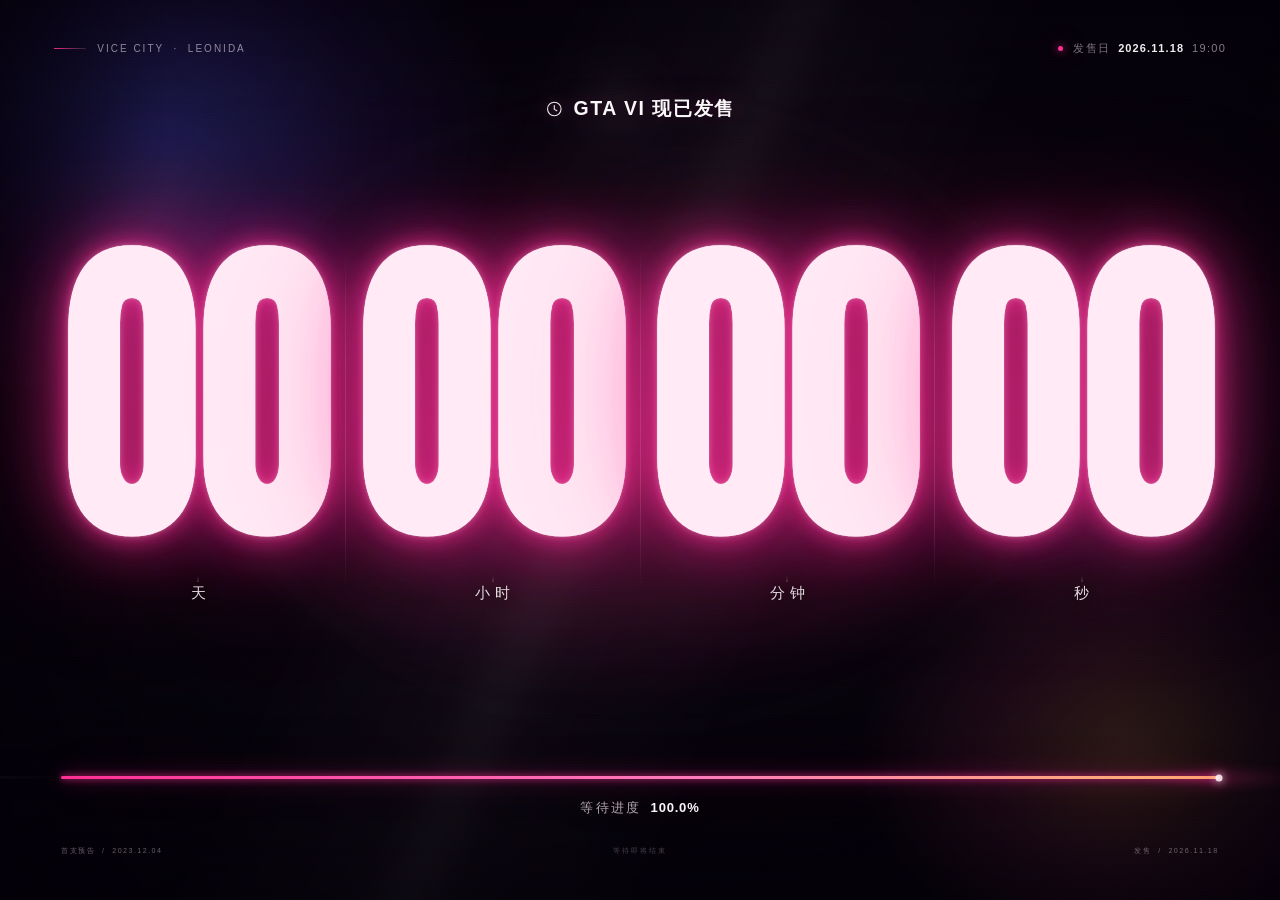
==== app/assets/index.html @ 0a3b01f6 "feat: 完成 GTA6 桌面倒计时插件初始化" ====
<!doctype html>
<html lang="zh-CN">
<head>
  <meta charset="utf-8">
  <meta name="viewport" content="width=device-width, initial-scale=1">
  <meta name="color-scheme" content="dark">
  <title>GTA VI · 发售倒计时</title>
  <link rel="stylesheet" href="style.css">
</head>
<body>
  <div id="stage" class="stage">

    <!-- Wallpaper plate -->
    <div class="backdrop" aria-hidden="true">
      <img id="wallpaper" class="wallpaper" alt="" draggable="false">
      <div class="grade"></div>
      <div class="wash wash-top"></div>
      <div class="wash wash-bottom"></div>
      <div class="glow glow-pink"></div>
      <div class="glow glow-blue"></div>
      <div class="glow glow-amber"></div>
      <div class="beam"></div>
      <div class="bokeh bokeh-a"></div>
      <div class="bokeh bokeh-b"></div>
      <div class="bokeh bokeh-c"></div>
      <div class="vignette"></div>
      <div class="grain"></div>
    </div>

    <!-- Top chrome -->
    <div class="eyebrow">
      <span class="eyebrow-rule"></span>
      <span>VICE CITY&nbsp;&nbsp;·&nbsp;&nbsp;LEONIDA</span>
    </div>

    <div class="release">
      <span class="release-dot"></span>
      <span class="release-label" id="releaseLabel">发售日</span>
      <span class="release-date">2026.11.18</span>
      <span class="release-time">19:00</span>
    </div>

    <header class="heading">
      <svg class="clock" viewBox="0 0 24 24" fill="none" aria-hidden="true">
        <circle cx="12" cy="12" r="9" stroke="currentColor" stroke-width="1.5"/>
        <path d="M12 7.3v5.2l3.35 1.95" stroke="currentColor" stroke-width="1.5" stroke-linecap="round" stroke-linejoin="round"/>
      </svg>
      <h1 id="headline">GTA VI&nbsp;&nbsp;发售倒计时</h1>
    </header>

    <!-- Countdown -->
    <main class="countdown" id="countdown" aria-live="off">
      <section class="unit">
        <div class="number-wrap">
          <div class="value" id="days">25</div>
        </div>
        <div class="unit-label"><span id="labelDays">天</span></div>
      </section>

      <div class="rule" aria-hidden="true"></div>

      <section class="unit">
        <div class="number-wrap">
          <div class="value" id="hours">11</div>
        </div>
        <div class="unit-label"><span id="labelHours">小时</span></div>
      </section>

      <div class="rule" aria-hidden="true"></div>

      <section class="unit">
        <div class="number-wrap">
          <div class="value" id="minutes">17</div>
        </div>
        <div class="unit-label"><span id="labelMinutes">分钟</span></div>
      </section>

      <div class="rule" aria-hidden="true"></div>

      <section class="unit seconds-unit">
        <div class="number-wrap">
          <div class="value" id="seconds">40</div>
        </div>
        <div class="unit-label"><span id="labelSeconds">秒</span></div>
      </section>
    </main>

    <!-- Progress -->
    <footer class="progress">
      <div class="progress-track">
        <div class="progress-fill" id="progressFill"></div>
        <div class="progress-glow" id="progressGlow"></div>
        <div class="progress-head" id="progressHead"></div>
      </div>
      <div class="progress-copy">
        <span class="progress-label" id="progressLabel">等待进度</span>
        <span class="progress-value" id="progressValue">97.6%</span>
      </div>
      <div class="progress-foot">
        <span class="foot-left" id="footLeft">FIRST TRAILER&nbsp;&nbsp;/&nbsp;&nbsp;2023.12.04</span>
        <span class="foot-mid" id="footMid">THE WAIT IS ALMOST OVER</span>
        <span class="foot-right" id="footRight">RELEASE&nbsp;&nbsp;/&nbsp;&nbsp;2026.11.18</span>
      </div>
    </footer>

    <div class="noise-line" aria-hidden="true"></div>
  </div>

  <script src="app.js"></script>
</body>
</html>
---- app/assets/style.css ----
@font-face {
  font-family: "Anton";
  src: url("fonts/Anton-Regular.ttf") format("truetype");
  font-weight: 400;
  font-style: normal;
  font-display: swap;
}

:root {
  --number-size: clamp(190px, 37vh, 520px);
  --number-scale: 1;
  --accent: #ff2f96;
  --accent-soft: #ff8fbe;
  --accent-rgb: 255, 47, 150;
  --pink: var(--accent);
  --pink-hot: var(--accent-soft);
  --amber: #ffb36b;
  --paper: #fff7fb;
  --muted: rgba(255, 235, 246, 0.62);
  --hairline: rgba(255, 255, 255, 0.15);
  --ease-out: cubic-bezier(0.16, 1, 0.3, 1);

  --bg-blur: 34px;
  --bg-brightness: 0.52;
  --bg-saturation: 1.4;
  --vignette-opacity: 0.9;
  --grain-opacity: 0.085;
  --glow-a: 0.26;
  --glow-b: 0.7;
  --glow-c: 0.5;
  --glow-d: 0.3;
  --glow-e: 0.16;
}

* { box-sizing: border-box; }

html,
body {
  width: 100%;
  height: 100%;
  margin: 0;
  overflow: hidden;
  background: #0a0610;
}

body {
  color: var(--paper);
  font-family: "Segoe UI Variable Display", "Segoe UI", "Microsoft YaHei UI", "PingFang SC", sans-serif;
  -webkit-font-smoothing: antialiased;
  user-select: none;
  cursor: default;
}

.stage {
  position: relative;
  width: 100vw;
  height: 100vh;
  overflow: hidden;
  isolation: isolate;
}

/* ---------------------------------------------------------------
   Wallpaper plate: the real desktop wallpaper, softened into light
   --------------------------------------------------------------- */
.backdrop {
  position: absolute;
  inset: 0;
  z-index: 0;
  overflow: hidden;
  background: #120a1b;
}

.wallpaper {
  position: absolute;
  inset: -7%;
  width: 114%;
  height: 114%;
  object-fit: cover;
  opacity: 0;
  filter: blur(var(--bg-blur)) saturate(var(--bg-saturation)) brightness(var(--bg-brightness)) contrast(1.08);
  transform: scale(1.08) translate3d(-0.6%, -0.3%, 0);
  transition: opacity 1.5s ease;
  will-change: transform, opacity;
}

.is-ready .wallpaper {
  opacity: 1;
  animation: wallpaper-drift 38s ease-in-out infinite alternate;
}

@keyframes wallpaper-drift {
  0% {
    transform: scale(1.08) translate3d(-0.6%, -0.4%, 0);
  }
  100% {
    transform: scale(1.15) translate3d(1.2%, 0.7%, 0);
  }
}

.grade {
  position: absolute;
  inset: 0;
  background:
    linear-gradient(112deg, rgba(18, 6, 34, 0.64) 0%, rgba(59, 13, 72, 0.18) 43%, rgba(19, 5, 24, 0.58) 100%),
    linear-gradient(180deg, rgba(7, 3, 12, 0.34), rgba(7, 3, 12, 0.12) 38%, rgba(7, 3, 12, 0.5));
  mix-blend-mode: multiply;
}

.wash {
  position: absolute;
  left: 0;
  right: 0;
  pointer-events: none;
}

.wash-top {
  top: 0;
  height: 32%;
  background: linear-gradient(180deg, rgba(6, 2, 11, 0.88) 0%, rgba(6, 2, 11, 0.34) 42%, rgba(6, 2, 11, 0) 100%);
}

.wash-bottom {
  bottom: 0;
  height: 44%;
  background: linear-gradient(0deg, rgba(5, 2, 9, 0.96) 0%, rgba(5, 2, 9, 0.62) 28%, rgba(5, 2, 9, 0.18) 66%, rgba(5, 2, 9, 0) 100%);
}

.glow {
  position: absolute;
  border-radius: 50%;
  pointer-events: none;
  filter: blur(16px);
  mix-blend-mode: screen;
}

.glow-pink {
  width: 74vw;
  height: 58vh;
  left: 12vw;
  top: 21vh;
  background: radial-gradient(ellipse at center, rgba(var(--accent-rgb), 0.3) 0%, rgba(var(--accent-rgb), 0.12) 38%, transparent 68%);
  animation: breathe 9s ease-in-out infinite alternate;
}

.glow-blue {
  width: 55vw;
  height: 64vh;
  left: -15vw;
  top: -17vh;
  background: radial-gradient(ellipse at center, rgba(84, 84, 255, 0.34) 0%, rgba(70, 42, 180, 0.12) 42%, transparent 70%);
  animation: breathe 13s 1.2s ease-in-out infinite alternate-reverse;
}

.glow-amber {
  width: 46vw;
  height: 48vh;
  right: -13vw;
  bottom: -8vh;
  background: radial-gradient(ellipse at center, rgba(255, 154, 92, 0.22) 0%, rgba(255, 78, 135, 0.1) 40%, transparent 70%);
  animation: breathe 11s 0.6s ease-in-out infinite alternate;
}

@keyframes breathe {
  from { opacity: 0.62; transform: scale(0.96); }
  to { opacity: 1; transform: scale(1.07); }
}

.beam {
  position: absolute;
  top: -30%;
  left: 32%;
  width: 34vw;
  height: 150%;
  transform: rotate(24deg);
  background: linear-gradient(90deg, transparent 0%, rgba(255, 190, 225, 0.035) 42%, rgba(255, 231, 243, 0.09) 50%, rgba(255, 190, 225, 0.03) 58%, transparent 100%);
  filter: blur(18px);
  mix-blend-mode: screen;
  opacity: 0.7;
}

.bokeh {
  position: absolute;
  border-radius: 50%;
  filter: blur(30px);
  mix-blend-mode: screen;
  opacity: 0.5;
}

.bokeh-a {
  width: 8vw;
  height: 8vw;
  left: 8%;
  top: 19%;
  background: rgba(255, 132, 192, 0.2);
  animation: float 18s ease-in-out infinite alternate;
}

.bokeh-b {
  width: 15vw;
  height: 15vw;
  right: 5%;
  top: 42%;
  background: rgba(170, 121, 255, 0.16);
  filter: blur(60px);
  animation: float 24s 2s ease-in-out infinite alternate-reverse;
}

.bokeh-c {
  width: 4vw;
  height: 4vw;
  left: 46%;
  top: 9%;
  background: rgba(255, 215, 235, 0.15);
  filter: blur(22px);
  animation: float 14s 1s ease-in-out infinite alternate;
}

@keyframes float {
  from { transform: translate3d(-10px, 8px, 0) scale(0.95); }
  to { transform: translate3d(16px, -14px, 0) scale(1.08); }
}

.vignette {
  position: absolute;
  inset: 0;
  opacity: var(--vignette-opacity);
  background:
    radial-gradient(ellipse at 50% 46%, rgba(5, 2, 9, 0.12) 18%, transparent 46%, rgba(5, 2, 9, 0.26) 70%, rgba(4, 1, 8, 0.7) 100%),
    linear-gradient(90deg, rgba(4, 1, 8, 0.46), transparent 13%, transparent 87%, rgba(4, 1, 8, 0.46));
}

.grain {
  position: absolute;
  inset: 0;
  opacity: var(--grain-opacity);
  mix-blend-mode: soft-light;
  background-image: url("data:image/svg+xml,%3Csvg xmlns='http://www.w3.org/2000/svg' width='180' height='180'%3E%3Cfilter id='n'%3E%3CfeTurbulence type='fractalNoise' baseFrequency='0.86' numOctaves='3' stitchTiles='stitch'/%3E%3C/filter%3E%3Crect width='100%25' height='100%25' filter='url(%23n)' opacity='0.7'/%3E%3C/svg%3E");
  background-size: 180px 180px;
  animation: grain-shift 7s steps(6) infinite;
  pointer-events: none;
}

@keyframes grain-shift {
  0%, 100% { transform: translate3d(0, 0, 0); }
  20% { transform: translate3d(-2%, 1%, 0); }
  40% { transform: translate3d(1%, -2%, 0); }
  60% { transform: translate3d(-1%, 2%, 0); }
  80% { transform: translate3d(2%, 1%, 0); }
}

.noise-line {
  position: absolute;
  inset: 0;
  z-index: 2;
  pointer-events: none;
  opacity: 0.22;
  background: repeating-linear-gradient(0deg, rgba(255, 255, 255, 0.018) 0 1px, transparent 1px 3px);
  mix-blend-mode: overlay;
}

/* ---------------------------------------------------------------
   Top chrome
   --------------------------------------------------------------- */
.eyebrow,
.release,
.heading {
  position: absolute;
  z-index: 5;
}

.eyebrow {
  top: 4.8vh;
  left: 4.2vw;
  display: flex;
  align-items: center;
  gap: 0.9vw;
  font-size: clamp(10px, 0.72vw, 14px);
  font-weight: 500;
  letter-spacing: 0.2em;
  color: rgba(255, 238, 247, 0.55);
  opacity: 0;
  animation: drop-in 1.2s 0.25s var(--ease-out) forwards;
}

.eyebrow-rule {
  width: 2.5vw;
  height: 1px;
  background: linear-gradient(90deg, rgba(var(--accent-rgb), 0.9), rgba(255, 255, 255, 0.12));
}

.release {
  top: 4.5vh;
  right: 4.2vw;
  display: flex;
  align-items: center;
  gap: 0.62vw;
  font-size: clamp(11px, 0.8vw, 15px);
  letter-spacing: 0.12em;
  color: rgba(255, 238, 247, 0.56);
  opacity: 0;
  animation: drop-in 1.2s 0.35s var(--ease-out) forwards;
}

.release-dot {
  width: 0.38vw;
  height: 0.38vw;
  min-width: 5px;
  min-height: 5px;
  border-radius: 50%;
  background: var(--pink);
  box-shadow: 0 0 8px rgba(var(--accent-rgb), 0.95), 0 0 22px rgba(var(--accent-rgb), 0.55);
  margin-right: 0.2vw;
}

.release-label {
  color: rgba(255, 238, 247, 0.48);
}

.release-date {
  color: rgba(255, 250, 253, 0.95);
  font-weight: 600;
  font-variant-numeric: tabular-nums;
  letter-spacing: 0.1em;
}

.release-time {
  color: rgba(255, 238, 247, 0.52);
  font-weight: 500;
  font-variant-numeric: tabular-nums;
}

.heading {
  top: 10.8vh;
  left: 50%;
  transform: translateX(-50%);
  display: flex;
  align-items: center;
  gap: 0.8vw;
  white-space: nowrap;
  opacity: 0;
  animation: heading-in 1.4s 0.15s var(--ease-out) forwards;
}

.heading .clock {
  width: 1.38vw;
  min-width: 18px;
  max-width: 27px;
  height: auto;
  color: rgba(255, 255, 255, 0.9);
  filter: drop-shadow(0 0 7px rgba(var(--accent-rgb), 0.55));
}

.heading h1 {
  margin: 0;
  font-size: clamp(18px, 1.52vw, 32px);
  font-weight: 600;
  letter-spacing: 0.08em;
  line-height: 1.2;
  color: rgba(255, 252, 254, 0.98);
  text-shadow:
    0 0 18px rgba(var(--accent-rgb), 0.22),
    0 2px 24px rgba(0, 0, 0, 0.7);
}

@keyframes heading-in {
  from { opacity: 0; transform: translate(-50%, -12px); filter: blur(6px); }
  to { opacity: 1; transform: translate(-50%, 0); filter: blur(0); }
}

@keyframes drop-in {
  from { opacity: 0; transform: translateY(-9px); }
  to { opacity: 1; transform: translateY(0); }
}

/* ---------------------------------------------------------------
   Countdown
   --------------------------------------------------------------- */
.countdown {
  position: absolute;
  z-index: 4;
  top: 19.5vh;
  left: 4vw;
  right: 4vw;
  height: 50vh;
  display: grid;
  grid-template-columns: 1fr 1px 1fr 1px 1fr 1px 1fr;
  align-items: center;
  padding-top: 4.5vh;
}

.unit {
  position: relative;
  display: flex;
  flex-direction: column;
  align-items: center;
  justify-content: center;
  min-width: 0;
  opacity: 0;
  transform: translateY(24px);
  filter: blur(12px);
  animation: number-in 1.5s var(--ease-out) forwards;
}

.unit:nth-of-type(2) { animation-delay: 0.2s; }
.unit:nth-of-type(3) { animation-delay: 0.32s; }
.unit:nth-of-type(4) { animation-delay: 0.44s; }

@keyframes number-in {
  to { opacity: 1; transform: translateY(0); filter: blur(0); }
}

.number-wrap {
  position: relative;
  display: flex;
  justify-content: center;
  width: 100%;
}

.value {
  display: inline-block;
  font-family: "Anton", "Arial Narrow", sans-serif;
  font-size: calc(var(--number-size) * var(--number-scale));
  font-weight: 400;
  line-height: 0.92;
  letter-spacing: -0.012em;
  color: #ffffff;
  font-variant-numeric: tabular-nums;
  font-feature-settings: "tnum" 1;
  transform: scaleX(0.84);
  transform-origin: 50% 50%;
  text-shadow:
    0 0 1px rgba(255, 255, 255, 0.9),
    0 0 8px rgba(255, 242, 249, var(--glow-a)),
    0 0 24px rgba(var(--accent-rgb), var(--glow-b)),
    0 0 66px rgba(var(--accent-rgb), var(--glow-c)),
    0 0 140px rgba(var(--accent-rgb), var(--glow-d)),
    0 0 220px rgba(var(--accent-rgb), var(--glow-e));
  filter: drop-shadow(0 0 26px rgba(var(--accent-rgb), 0.16));
}

.value.is-ticking {
  animation: tick-glow 0.75s ease-out;
}

@keyframes tick-glow {
  0% { text-shadow: 0 0 1px #fff, 0 0 12px rgba(255,255,255,.7), 0 0 34px rgba(255,86,174,.8), 0 0 82px rgba(255,36,145,.55), 0 0 150px rgba(255,22,132,.32), 0 0 230px rgba(255,16,124,.18); }
  100% { }
}

.unit-label {
  position: relative;
  margin-top: 4.4vh;
  padding-left: 0.32em;
  font-size: clamp(13px, 1.16vw, 24px);
  font-weight: 500;
  line-height: 1;
  letter-spacing: 0.32em;
  color: rgba(255, 247, 251, 0.88);
  text-shadow: 0 2px 14px rgba(0, 0, 0, 0.8);
}

.unit-label::before {
  content: "";
  position: absolute;
  top: -1.2vh;
  left: 50%;
  width: 1px;
  height: 0.72vh;
  background: linear-gradient(180deg, transparent, rgba(255, 255, 255, 0.32));
  transform: translateX(-50%);
}

.rule {
  width: 1px;
  height: 39vh;
  align-self: center;
  background: linear-gradient(180deg, transparent 0%, rgba(255, 255, 255, 0.05) 10%, rgba(255, 255, 255, 0.18) 32%, rgba(255, 255, 255, 0.18) 67%, rgba(255, 255, 255, 0.05) 90%, transparent 100%);
  opacity: 0;
  animation: rule-in 1.7s 0.55s ease forwards;
}

@keyframes rule-in {
  to { opacity: 1; }
}

/* Past the release moment */
.is-released .value {
  color: #ffeaf5;
}

.is-released .seconds-unit .value {
  animation: release-pulse 3.2s ease-in-out infinite;
}

@keyframes release-pulse {
  0%, 100% { opacity: 1; }
  50% { opacity: 0.75; }
}

/* ---------------------------------------------------------------
   Progress
   --------------------------------------------------------------- */
.progress {
  position: absolute;
  z-index: 5;
  left: 4.8vw;
  right: 4.8vw;
  bottom: 4.9vh;
  opacity: 0;
  animation: rise-in 1.5s 0.7s var(--ease-out) forwards;
}

@keyframes rise-in {
  from { opacity: 0; transform: translateY(14px); }
  to { opacity: 1; transform: translateY(0); }
}

.progress-track {
  position: relative;
  width: 100%;
  height: 3px;
  border-radius: 99px;
  background: rgba(255, 240, 247, 0.1);
  box-shadow: inset 0 1px 1px rgba(255, 255, 255, 0.06);
}

.progress-fill {
  position: absolute;
  inset: 0 auto 0 0;
  width: 0%;
  border-radius: 99px;
  background: linear-gradient(90deg, var(--accent) 0%, var(--accent-soft) 54%, var(--amber) 100%);
  box-shadow:
    0 0 7px rgba(var(--accent-rgb), 0.9),
    0 0 20px rgba(var(--accent-rgb), 0.6),
    0 0 46px rgba(var(--accent-rgb), 0.28);
  transition: width 1.8s var(--ease-out);
}

.progress-fill::after {
  content: "";
  position: absolute;
  inset: 0;
  border-radius: inherit;
  background: linear-gradient(90deg, transparent 0%, rgba(255, 255, 255, 0.5) 48%, transparent 100%);
  transform: translateX(-100%);
  animation: sheen 4.6s 2s ease-in-out infinite;
  opacity: 0.6;
}

@keyframes sheen {
  0%, 32% { transform: translateX(-100%); opacity: 0; }
  46% { opacity: 0.65; }
  72%, 100% { transform: translateX(100%); opacity: 0; }
}

.progress-glow {
  position: absolute;
  top: 50%;
  left: 0%;
  width: 13vw;
  height: 18px;
  transform: translate(-50%, -50%);
  background: radial-gradient(ellipse at center, rgba(var(--accent-rgb), 0.28), transparent 70%);
  filter: blur(6px);
  pointer-events: none;
  transition: left 1.8s var(--ease-out);
}

.progress-head {
  position: absolute;
  top: 50%;
  left: 0%;
  width: 7px;
  height: 7px;
  border-radius: 50%;
  transform: translate(-50%, -50%);
  background: #fff0f7;
  box-shadow: 0 0 8px #fff, 0 0 18px rgba(var(--accent-rgb), 0.95), 0 0 38px rgba(var(--accent-rgb), 0.55);
  transition: left 1.8s var(--ease-out);
  opacity: 0.9;
}

.progress-copy {
  display: flex;
  align-items: baseline;
  justify-content: center;
  gap: 0.75em;
  margin-top: 2.2vh;
  font-size: clamp(12px, 1.02vw, 20px);
  letter-spacing: 0.16em;
  color: rgba(255, 239, 247, 0.7);
  text-shadow: 0 2px 16px rgba(0, 0, 0, 0.7);
}

.progress-label {
  font-weight: 500;
}

.progress-value {
  font-weight: 600;
  color: rgba(255, 252, 254, 0.98);
  font-variant-numeric: tabular-nums;
  letter-spacing: 0.06em;
}

.progress-foot {
  display: grid;
  grid-template-columns: 1fr auto 1fr;
  align-items: center;
  margin-top: 3.2vh;
  font-size: clamp(7px, 0.56vw, 11px);
  font-weight: 500;
  letter-spacing: 0.2em;
  color: rgba(255, 235, 245, 0.4);
  white-space: nowrap;
}

.foot-left { justify-self: start; }
.foot-mid { justify-self: center; letter-spacing: 0.28em; color: rgba(255, 235, 245, 0.27); }
.foot-right { justify-self: end; }

/* ---------------------------------------------------------------
   Small screens / portrait safety
   --------------------------------------------------------------- */
@media (max-aspect-ratio: 4/3) {
  :root { --number-size: clamp(120px, 23vh, 300px); }
  .countdown { top: 21vh; height: 45vh; }
  .rule { height: 31vh; }
  .eyebrow { display: none; }
  .progress-foot { display: none; }
  .release { font-size: 11px; }
}

/* ---------------------------------------------------------------
   Language and motion preferences
   --------------------------------------------------------------- */
body.lang-en .unit-label {
  padding-left: 0.16em;
  font-size: clamp(11px, 0.96vw, 20px);
  font-weight: 600;
  letter-spacing: 0.2em;
}

body.lang-en .heading h1 {
  letter-spacing: 0.045em;
}

body.lang-en .progress-copy {
  letter-spacing: 0.12em;
}

body.no-motion .wallpaper,
body.no-motion .glow,
body.no-motion .bokeh,
body.no-motion .grain,
body.no-motion .progress-fill::after,
body.no-motion .is-released .seconds-unit .value {
  animation: none !important;
}

body.no-motion .eyebrow,
body.no-motion .release,
body.no-motion .heading,
body.no-motion .unit,
body.no-motion .rule,
body.no-motion .progress {
  animation: none !important;
  opacity: 1;
  filter: none;
  transform: none;
}

body.no-motion .heading {
  transform: translateX(-50%);
}

body.no-motion *,
body.no-motion *::before,
body.no-motion *::after {
  transition-duration: 0.001ms !important;
}

/* Deterministic state used for design previews / screenshots. */
.static *,
.static *::before,
.static *::after {
  animation: none !important;
  transition: none !important;
}

.static .eyebrow,
.static .release,
.static .heading,
.static .unit,
.static .rule,
.static .progress {
  opacity: 1;
  filter: none;
}

.static .heading {
  transform: translateX(-50%);
}

.static .wallpaper {
  opacity: 1;
}

@media (prefers-reduced-motion: reduce) {
  *, *::before, *::after {
    animation-duration: 0.001ms !important;
    animation-delay: 0ms !important;
    animation-iteration-count: 1 !important;
    transition-duration: 0.001ms !important;
  }
}
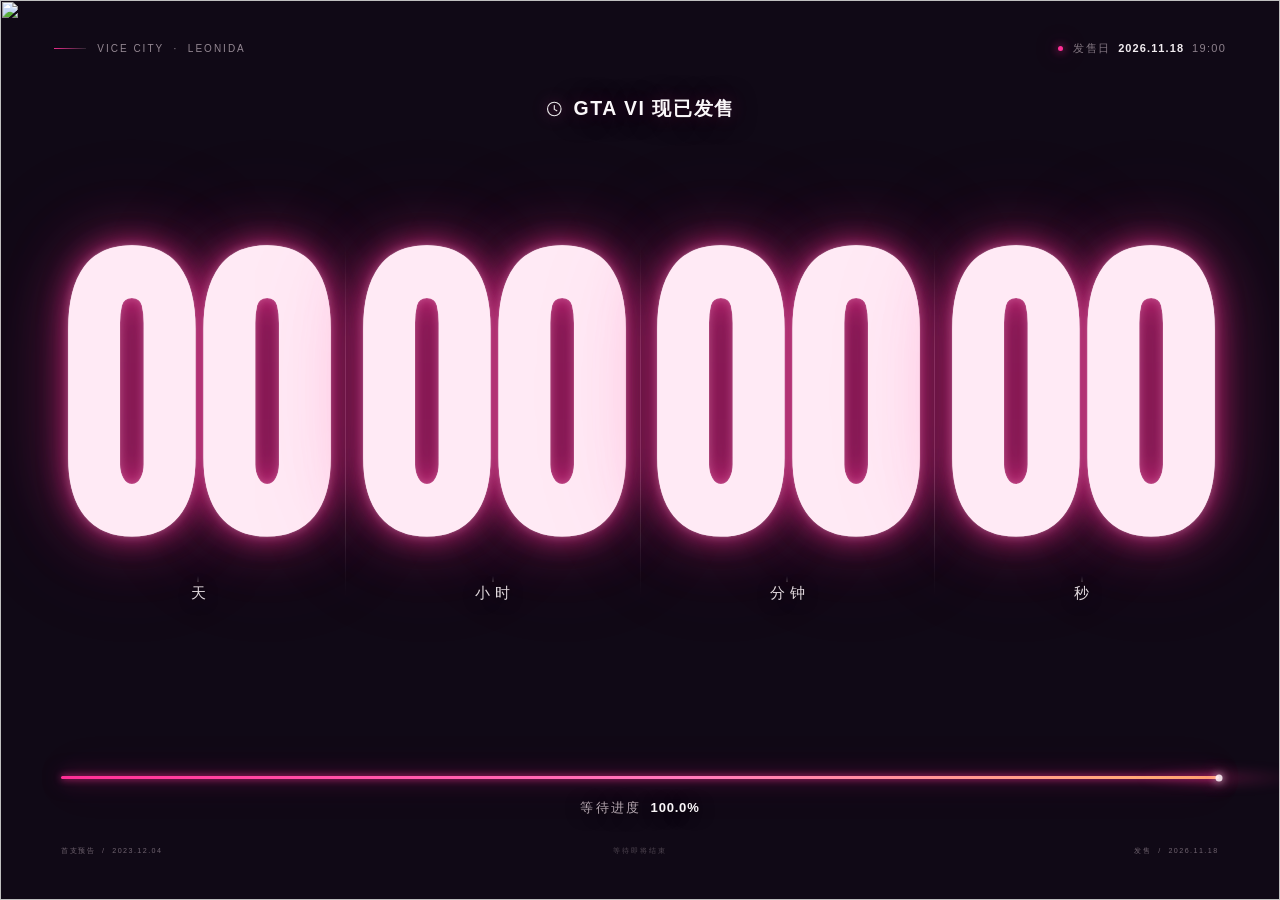
==== commit 45ed7297: "feat: 发布 v1.1.0 性能优化版" ====
--- a/app/assets/index.html
+++ b/app/assets/index.html
@@ -10,21 +10,9 @@
 <body>
   <div id="stage" class="stage">
 
-    <!-- Wallpaper plate -->
+    <!-- Pre-rendered by BackgroundRenderer: wallpaper + blur + grade + grain -->
     <div class="backdrop" aria-hidden="true">
-      <img id="wallpaper" class="wallpaper" alt="" draggable="false">
-      <div class="grade"></div>
-      <div class="wash wash-top"></div>
-      <div class="wash wash-bottom"></div>
-      <div class="glow glow-pink"></div>
-      <div class="glow glow-blue"></div>
-      <div class="glow glow-amber"></div>
-      <div class="beam"></div>
-      <div class="bokeh bokeh-a"></div>
-      <div class="bokeh bokeh-b"></div>
-      <div class="bokeh bokeh-c"></div>
-      <div class="vignette"></div>
-      <div class="grain"></div>
+      <img id="background" class="background" alt="" draggable="false">
     </div>
 
     <!-- Top chrome -->
@@ -102,8 +90,6 @@
         <span class="foot-right" id="footRight">RELEASE&nbsp;&nbsp;/&nbsp;&nbsp;2026.11.18</span>
       </div>
     </footer>
-
-    <div class="noise-line" aria-hidden="true"></div>
   </div>
 
   <script src="app.js"></script>
--- a/app/assets/style.css
+++ b/app/assets/style.css
@@ -19,17 +19,10 @@
   --muted: rgba(255, 235, 246, 0.62);
   --hairline: rgba(255, 255, 255, 0.15);
   --ease-out: cubic-bezier(0.16, 1, 0.3, 1);
-
-  --bg-blur: 34px;
-  --bg-brightness: 0.52;
-  --bg-saturation: 1.4;
-  --vignette-opacity: 0.9;
-  --grain-opacity: 0.085;
-  --glow-a: 0.26;
-  --glow-b: 0.7;
-  --glow-c: 0.5;
-  --glow-d: 0.3;
-  --glow-e: 0.16;
+  --glow-a: 0.24;
+  --glow-b: 0.65;
+  --glow-c: 0.4;
+  --glow-d: 0.15;
 }
 
 * { box-sizing: border-box; }
@@ -60,202 +53,29 @@
 }
 
 /* ---------------------------------------------------------------
-   Wallpaper plate: the real desktop wallpaper, softened into light
+   Baked background: wallpaper + blur + grade + grain in one JPEG.
+   Nothing in this layer animates, so idle GPU work is near zero.
    --------------------------------------------------------------- */
 .backdrop {
   position: absolute;
   inset: 0;
   z-index: 0;
   overflow: hidden;
-  background: #120a1b;
-}
-
-.wallpaper {
-  position: absolute;
-  inset: -7%;
-  width: 114%;
-  height: 114%;
+  background: #100916;
+}
+
+.background {
+  position: absolute;
+  inset: 0;
+  width: 100%;
+  height: 100%;
   object-fit: cover;
   opacity: 0;
-  filter: blur(var(--bg-blur)) saturate(var(--bg-saturation)) brightness(var(--bg-brightness)) contrast(1.08);
-  transform: scale(1.08) translate3d(-0.6%, -0.3%, 0);
-  transition: opacity 1.5s ease;
-  will-change: transform, opacity;
-}
-
-.is-ready .wallpaper {
+  transition: opacity 0.7s ease;
+}
+
+.is-ready .background {
   opacity: 1;
-  animation: wallpaper-drift 38s ease-in-out infinite alternate;
-}
-
-@keyframes wallpaper-drift {
-  0% {
-    transform: scale(1.08) translate3d(-0.6%, -0.4%, 0);
-  }
-  100% {
-    transform: scale(1.15) translate3d(1.2%, 0.7%, 0);
-  }
-}
-
-.grade {
-  position: absolute;
-  inset: 0;
-  background:
-    linear-gradient(112deg, rgba(18, 6, 34, 0.64) 0%, rgba(59, 13, 72, 0.18) 43%, rgba(19, 5, 24, 0.58) 100%),
-    linear-gradient(180deg, rgba(7, 3, 12, 0.34), rgba(7, 3, 12, 0.12) 38%, rgba(7, 3, 12, 0.5));
-  mix-blend-mode: multiply;
-}
-
-.wash {
-  position: absolute;
-  left: 0;
-  right: 0;
-  pointer-events: none;
-}
-
-.wash-top {
-  top: 0;
-  height: 32%;
-  background: linear-gradient(180deg, rgba(6, 2, 11, 0.88) 0%, rgba(6, 2, 11, 0.34) 42%, rgba(6, 2, 11, 0) 100%);
-}
-
-.wash-bottom {
-  bottom: 0;
-  height: 44%;
-  background: linear-gradient(0deg, rgba(5, 2, 9, 0.96) 0%, rgba(5, 2, 9, 0.62) 28%, rgba(5, 2, 9, 0.18) 66%, rgba(5, 2, 9, 0) 100%);
-}
-
-.glow {
-  position: absolute;
-  border-radius: 50%;
-  pointer-events: none;
-  filter: blur(16px);
-  mix-blend-mode: screen;
-}
-
-.glow-pink {
-  width: 74vw;
-  height: 58vh;
-  left: 12vw;
-  top: 21vh;
-  background: radial-gradient(ellipse at center, rgba(var(--accent-rgb), 0.3) 0%, rgba(var(--accent-rgb), 0.12) 38%, transparent 68%);
-  animation: breathe 9s ease-in-out infinite alternate;
-}
-
-.glow-blue {
-  width: 55vw;
-  height: 64vh;
-  left: -15vw;
-  top: -17vh;
-  background: radial-gradient(ellipse at center, rgba(84, 84, 255, 0.34) 0%, rgba(70, 42, 180, 0.12) 42%, transparent 70%);
-  animation: breathe 13s 1.2s ease-in-out infinite alternate-reverse;
-}
-
-.glow-amber {
-  width: 46vw;
-  height: 48vh;
-  right: -13vw;
-  bottom: -8vh;
-  background: radial-gradient(ellipse at center, rgba(255, 154, 92, 0.22) 0%, rgba(255, 78, 135, 0.1) 40%, transparent 70%);
-  animation: breathe 11s 0.6s ease-in-out infinite alternate;
-}
-
-@keyframes breathe {
-  from { opacity: 0.62; transform: scale(0.96); }
-  to { opacity: 1; transform: scale(1.07); }
-}
-
-.beam {
-  position: absolute;
-  top: -30%;
-  left: 32%;
-  width: 34vw;
-  height: 150%;
-  transform: rotate(24deg);
-  background: linear-gradient(90deg, transparent 0%, rgba(255, 190, 225, 0.035) 42%, rgba(255, 231, 243, 0.09) 50%, rgba(255, 190, 225, 0.03) 58%, transparent 100%);
-  filter: blur(18px);
-  mix-blend-mode: screen;
-  opacity: 0.7;
-}
-
-.bokeh {
-  position: absolute;
-  border-radius: 50%;
-  filter: blur(30px);
-  mix-blend-mode: screen;
-  opacity: 0.5;
-}
-
-.bokeh-a {
-  width: 8vw;
-  height: 8vw;
-  left: 8%;
-  top: 19%;
-  background: rgba(255, 132, 192, 0.2);
-  animation: float 18s ease-in-out infinite alternate;
-}
-
-.bokeh-b {
-  width: 15vw;
-  height: 15vw;
-  right: 5%;
-  top: 42%;
-  background: rgba(170, 121, 255, 0.16);
-  filter: blur(60px);
-  animation: float 24s 2s ease-in-out infinite alternate-reverse;
-}
-
-.bokeh-c {
-  width: 4vw;
-  height: 4vw;
-  left: 46%;
-  top: 9%;
-  background: rgba(255, 215, 235, 0.15);
-  filter: blur(22px);
-  animation: float 14s 1s ease-in-out infinite alternate;
-}
-
-@keyframes float {
-  from { transform: translate3d(-10px, 8px, 0) scale(0.95); }
-  to { transform: translate3d(16px, -14px, 0) scale(1.08); }
-}
-
-.vignette {
-  position: absolute;
-  inset: 0;
-  opacity: var(--vignette-opacity);
-  background:
-    radial-gradient(ellipse at 50% 46%, rgba(5, 2, 9, 0.12) 18%, transparent 46%, rgba(5, 2, 9, 0.26) 70%, rgba(4, 1, 8, 0.7) 100%),
-    linear-gradient(90deg, rgba(4, 1, 8, 0.46), transparent 13%, transparent 87%, rgba(4, 1, 8, 0.46));
-}
-
-.grain {
-  position: absolute;
-  inset: 0;
-  opacity: var(--grain-opacity);
-  mix-blend-mode: soft-light;
-  background-image: url("data:image/svg+xml,%3Csvg xmlns='http://www.w3.org/2000/svg' width='180' height='180'%3E%3Cfilter id='n'%3E%3CfeTurbulence type='fractalNoise' baseFrequency='0.86' numOctaves='3' stitchTiles='stitch'/%3E%3C/filter%3E%3Crect width='100%25' height='100%25' filter='url(%23n)' opacity='0.7'/%3E%3C/svg%3E");
-  background-size: 180px 180px;
-  animation: grain-shift 7s steps(6) infinite;
-  pointer-events: none;
-}
-
-@keyframes grain-shift {
-  0%, 100% { transform: translate3d(0, 0, 0); }
-  20% { transform: translate3d(-2%, 1%, 0); }
-  40% { transform: translate3d(1%, -2%, 0); }
-  60% { transform: translate3d(-1%, 2%, 0); }
-  80% { transform: translate3d(2%, 1%, 0); }
-}
-
-.noise-line {
-  position: absolute;
-  inset: 0;
-  z-index: 2;
-  pointer-events: none;
-  opacity: 0.22;
-  background: repeating-linear-gradient(0deg, rgba(255, 255, 255, 0.018) 0 1px, transparent 1px 3px);
-  mix-blend-mode: overlay;
 }
 
 /* ---------------------------------------------------------------
@@ -279,7 +99,7 @@
   letter-spacing: 0.2em;
   color: rgba(255, 238, 247, 0.55);
   opacity: 0;
-  animation: drop-in 1.2s 0.25s var(--ease-out) forwards;
+  animation: drop-in 0.9s 0.18s var(--ease-out) forwards;
 }
 
 .eyebrow-rule {
@@ -298,7 +118,7 @@
   letter-spacing: 0.12em;
   color: rgba(255, 238, 247, 0.56);
   opacity: 0;
-  animation: drop-in 1.2s 0.35s var(--ease-out) forwards;
+  animation: drop-in 0.9s 0.24s var(--ease-out) forwards;
 }
 
 .release-dot {
@@ -307,7 +127,7 @@
   min-width: 5px;
   min-height: 5px;
   border-radius: 50%;
-  background: var(--pink);
+  background: var(--accent);
   box-shadow: 0 0 8px rgba(var(--accent-rgb), 0.95), 0 0 22px rgba(var(--accent-rgb), 0.55);
   margin-right: 0.2vw;
 }
@@ -338,7 +158,7 @@
   gap: 0.8vw;
   white-space: nowrap;
   opacity: 0;
-  animation: heading-in 1.4s 0.15s var(--ease-out) forwards;
+  animation: heading-in 1s 0.1s var(--ease-out) forwards;
 }
 
 .heading .clock {
@@ -363,12 +183,12 @@
 }
 
 @keyframes heading-in {
-  from { opacity: 0; transform: translate(-50%, -12px); filter: blur(6px); }
-  to { opacity: 1; transform: translate(-50%, 0); filter: blur(0); }
+  from { opacity: 0; transform: translate(-50%, -10px); }
+  to { opacity: 1; transform: translate(-50%, 0); }
 }
 
 @keyframes drop-in {
-  from { opacity: 0; transform: translateY(-9px); }
+  from { opacity: 0; transform: translateY(-8px); }
   to { opacity: 1; transform: translateY(0); }
 }
 
@@ -396,17 +216,16 @@
   justify-content: center;
   min-width: 0;
   opacity: 0;
-  transform: translateY(24px);
-  filter: blur(12px);
-  animation: number-in 1.5s var(--ease-out) forwards;
-}
-
-.unit:nth-of-type(2) { animation-delay: 0.2s; }
-.unit:nth-of-type(3) { animation-delay: 0.32s; }
-.unit:nth-of-type(4) { animation-delay: 0.44s; }
+  transform: translateY(18px);
+  animation: number-in 1.1s var(--ease-out) forwards;
+}
+
+.unit:nth-of-type(2) { animation-delay: 0.12s; }
+.unit:nth-of-type(3) { animation-delay: 0.2s; }
+.unit:nth-of-type(4) { animation-delay: 0.28s; }
 
 @keyframes number-in {
-  to { opacity: 1; transform: translateY(0); filter: blur(0); }
+  to { opacity: 1; transform: translateY(0); }
 }
 
 .number-wrap {
@@ -429,22 +248,11 @@
   transform: scaleX(0.84);
   transform-origin: 50% 50%;
   text-shadow:
-    0 0 1px rgba(255, 255, 255, 0.9),
-    0 0 8px rgba(255, 242, 249, var(--glow-a)),
-    0 0 24px rgba(var(--accent-rgb), var(--glow-b)),
-    0 0 66px rgba(var(--accent-rgb), var(--glow-c)),
-    0 0 140px rgba(var(--accent-rgb), var(--glow-d)),
-    0 0 220px rgba(var(--accent-rgb), var(--glow-e));
-  filter: drop-shadow(0 0 26px rgba(var(--accent-rgb), 0.16));
-}
-
-.value.is-ticking {
-  animation: tick-glow 0.75s ease-out;
-}
-
-@keyframes tick-glow {
-  0% { text-shadow: 0 0 1px #fff, 0 0 12px rgba(255,255,255,.7), 0 0 34px rgba(255,86,174,.8), 0 0 82px rgba(255,36,145,.55), 0 0 150px rgba(255,22,132,.32), 0 0 230px rgba(255,16,124,.18); }
-  100% { }
+    0 0 1px rgba(255, 255, 255, 0.85),
+    0 0 10px rgba(255, 242, 249, var(--glow-a)),
+    0 0 30px rgba(var(--accent-rgb), var(--glow-b)),
+    0 0 70px rgba(var(--accent-rgb), var(--glow-c)),
+    0 0 145px rgba(var(--accent-rgb), var(--glow-d));
 }
 
 .unit-label {
@@ -476,25 +284,15 @@
   align-self: center;
   background: linear-gradient(180deg, transparent 0%, rgba(255, 255, 255, 0.05) 10%, rgba(255, 255, 255, 0.18) 32%, rgba(255, 255, 255, 0.18) 67%, rgba(255, 255, 255, 0.05) 90%, transparent 100%);
   opacity: 0;
-  animation: rule-in 1.7s 0.55s ease forwards;
+  animation: rule-in 1.2s 0.35s ease forwards;
 }
 
 @keyframes rule-in {
   to { opacity: 1; }
 }
 
-/* Past the release moment */
 .is-released .value {
   color: #ffeaf5;
-}
-
-.is-released .seconds-unit .value {
-  animation: release-pulse 3.2s ease-in-out infinite;
-}
-
-@keyframes release-pulse {
-  0%, 100% { opacity: 1; }
-  50% { opacity: 0.75; }
 }
 
 /* ---------------------------------------------------------------
@@ -507,11 +305,11 @@
   right: 4.8vw;
   bottom: 4.9vh;
   opacity: 0;
-  animation: rise-in 1.5s 0.7s var(--ease-out) forwards;
+  animation: rise-in 1.1s 0.45s var(--ease-out) forwards;
 }
 
 @keyframes rise-in {
-  from { opacity: 0; transform: translateY(14px); }
+  from { opacity: 0; transform: translateY(12px); }
   to { opacity: 1; transform: translateY(0); }
 }
 
@@ -534,7 +332,7 @@
     0 0 7px rgba(var(--accent-rgb), 0.9),
     0 0 20px rgba(var(--accent-rgb), 0.6),
     0 0 46px rgba(var(--accent-rgb), 0.28);
-  transition: width 1.8s var(--ease-out);
+  transition: width 1.2s var(--ease-out);
 }
 
 .progress-fill::after {
@@ -544,14 +342,17 @@
   border-radius: inherit;
   background: linear-gradient(90deg, transparent 0%, rgba(255, 255, 255, 0.5) 48%, transparent 100%);
   transform: translateX(-100%);
-  animation: sheen 4.6s 2s ease-in-out infinite;
-  opacity: 0.6;
-}
-
-@keyframes sheen {
-  0%, 32% { transform: translateX(-100%); opacity: 0; }
-  46% { opacity: 0.65; }
-  72%, 100% { transform: translateX(100%); opacity: 0; }
+  opacity: 0;
+}
+
+.progress-fill.pulse::after {
+  animation: minute-sheen 1.3s ease-out 1;
+}
+
+@keyframes minute-sheen {
+  0% { transform: translateX(-100%); opacity: 0; }
+  18% { opacity: 0.65; }
+  100% { transform: translateX(100%); opacity: 0; }
 }
 
 .progress-glow {
@@ -564,7 +365,7 @@
   background: radial-gradient(ellipse at center, rgba(var(--accent-rgb), 0.28), transparent 70%);
   filter: blur(6px);
   pointer-events: none;
-  transition: left 1.8s var(--ease-out);
+  transition: left 1.2s var(--ease-out);
 }
 
 .progress-head {
@@ -577,7 +378,7 @@
   transform: translate(-50%, -50%);
   background: #fff0f7;
   box-shadow: 0 0 8px #fff, 0 0 18px rgba(var(--accent-rgb), 0.95), 0 0 38px rgba(var(--accent-rgb), 0.55);
-  transition: left 1.8s var(--ease-out);
+  transition: left 1.2s var(--ease-out);
   opacity: 0.9;
 }
 
@@ -621,7 +422,54 @@
 .foot-right { justify-self: end; }
 
 /* ---------------------------------------------------------------
-   Small screens / portrait safety
+   Language and motion preferences
+   --------------------------------------------------------------- */
+body.lang-en .unit-label {
+  padding-left: 0.16em;
+  font-size: clamp(11px, 0.96vw, 20px);
+  font-weight: 600;
+  letter-spacing: 0.2em;
+}
+
+body.lang-en .heading h1 {
+  letter-spacing: 0.045em;
+}
+
+body.lang-en .progress-copy {
+  letter-spacing: 0.12em;
+}
+
+body.no-motion .eyebrow,
+body.no-motion .release,
+body.no-motion .heading,
+body.no-motion .unit,
+body.no-motion .rule,
+body.no-motion .progress {
+  animation: none !important;
+  opacity: 1;
+  transform: none;
+}
+
+body.no-motion .heading {
+  transform: translateX(-50%);
+}
+
+body.no-motion .progress-fill::after {
+  display: none;
+}
+
+body.no-motion .background {
+  transition: none;
+}
+
+body.no-motion *,
+body.no-motion *::before,
+body.no-motion *::after {
+  transition-duration: 0.001ms !important;
+}
+
+/* ---------------------------------------------------------------
+   Small screens
    --------------------------------------------------------------- */
 @media (max-aspect-ratio: 4/3) {
   :root { --number-size: clamp(120px, 23vh, 300px); }
@@ -632,55 +480,6 @@
   .release { font-size: 11px; }
 }
 
-/* ---------------------------------------------------------------
-   Language and motion preferences
-   --------------------------------------------------------------- */
-body.lang-en .unit-label {
-  padding-left: 0.16em;
-  font-size: clamp(11px, 0.96vw, 20px);
-  font-weight: 600;
-  letter-spacing: 0.2em;
-}
-
-body.lang-en .heading h1 {
-  letter-spacing: 0.045em;
-}
-
-body.lang-en .progress-copy {
-  letter-spacing: 0.12em;
-}
-
-body.no-motion .wallpaper,
-body.no-motion .glow,
-body.no-motion .bokeh,
-body.no-motion .grain,
-body.no-motion .progress-fill::after,
-body.no-motion .is-released .seconds-unit .value {
-  animation: none !important;
-}
-
-body.no-motion .eyebrow,
-body.no-motion .release,
-body.no-motion .heading,
-body.no-motion .unit,
-body.no-motion .rule,
-body.no-motion .progress {
-  animation: none !important;
-  opacity: 1;
-  filter: none;
-  transform: none;
-}
-
-body.no-motion .heading {
-  transform: translateX(-50%);
-}
-
-body.no-motion *,
-body.no-motion *::before,
-body.no-motion *::after {
-  transition-duration: 0.001ms !important;
-}
-
 /* Deterministic state used for design previews / screenshots. */
 .static *,
 .static *::before,
@@ -696,22 +495,32 @@
 .static .rule,
 .static .progress {
   opacity: 1;
-  filter: none;
 }
 
 .static .heading {
   transform: translateX(-50%);
 }
 
-.static .wallpaper {
+.static .background {
   opacity: 1;
 }
 
+.static .progress-fill.pulse::after {
+  display: none;
+}
+
 @media (prefers-reduced-motion: reduce) {
-  *, *::before, *::after {
-    animation-duration: 0.001ms !important;
-    animation-delay: 0ms !important;
-    animation-iteration-count: 1 !important;
-    transition-duration: 0.001ms !important;
+  .eyebrow,
+  .release,
+  .heading,
+  .unit,
+  .rule,
+  .progress {
+    animation: none !important;
+    opacity: 1;
+    transform: none;
   }
-}
+
+  .heading { transform: translateX(-50%); }
+  .progress-fill.pulse::after { display: none; }
+}
